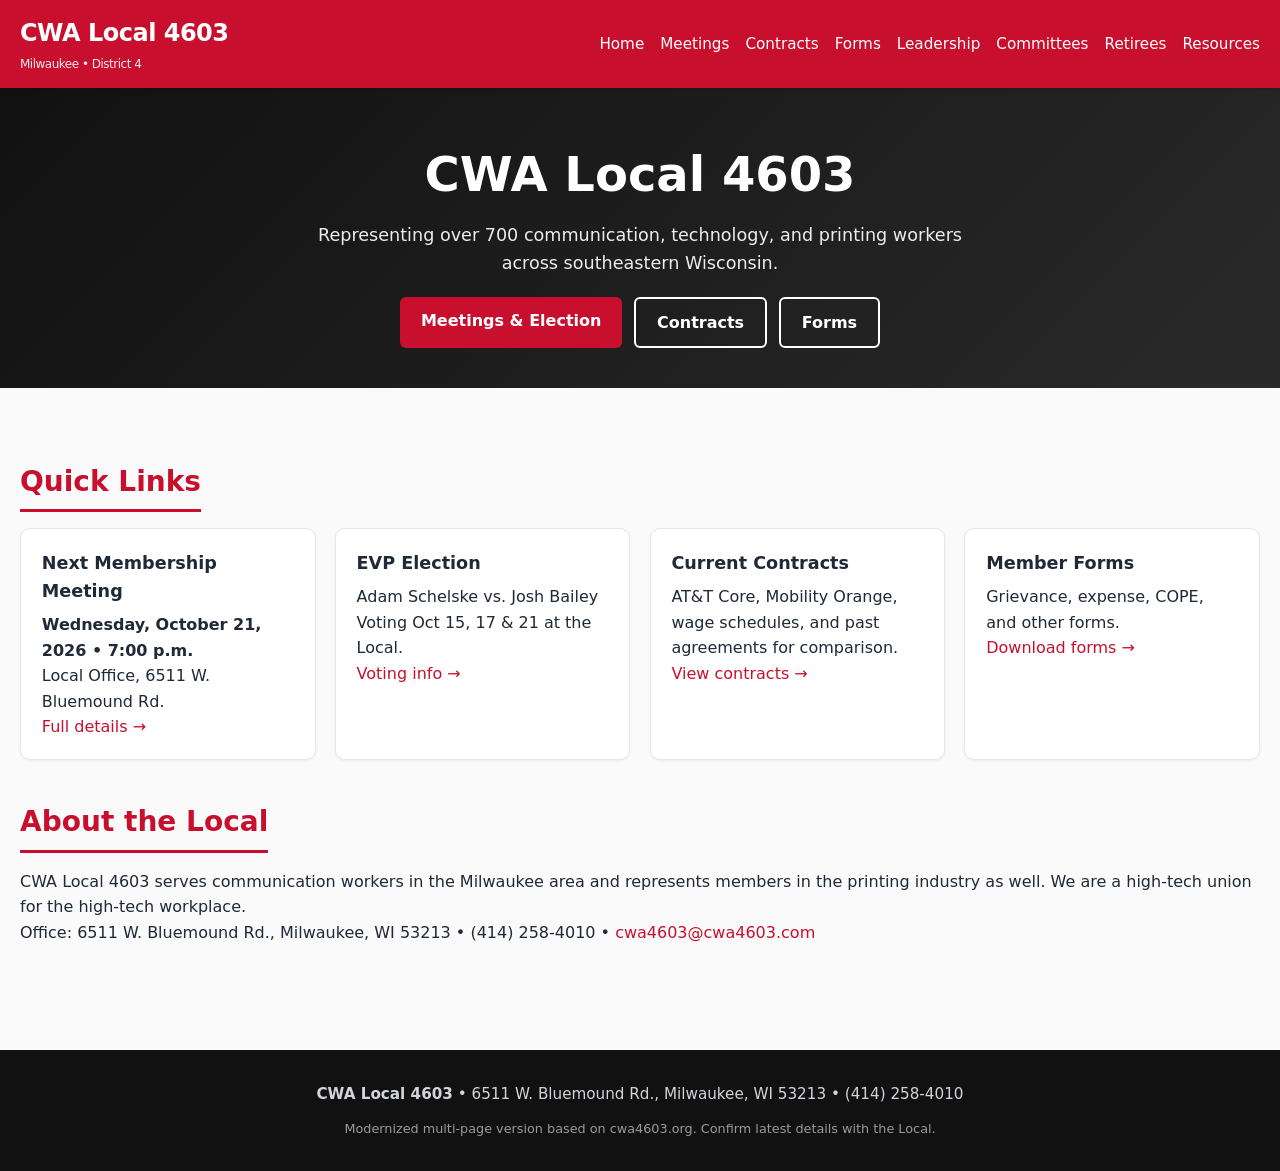
==== index.html @ fb794478 "Initial commit: modernized multi-page CWA Local 4603 website" ====
<!DOCTYPE html>
<html lang="en">
<head>
  <meta charset="UTF-8">
  <meta name="viewport" content="width=device-width, initial-scale=1.0">
  <title>CWA Local 4603 | Home</title>
  <link rel="stylesheet" href="style.css">
</head>
<body>
  <header>
    <div class="header-inner">
      <a href="index.html" class="logo">CWA Local 4603 <small>Milwaukee • District 4</small></a>
      <nav>
        <a href="index.html">Home</a>
        <a href="meetings.html">Meetings</a>
        <a href="contracts.html">Contracts</a>
        <a href="forms.html">Forms</a>
        <a href="leadership.html">Leadership</a>
        <a href="committees.html">Committees</a>
        <a href="retirees.html">Retirees</a>
        <a href="resources.html">Resources</a>
      </nav>
    </div>
  </header>

  <section class="hero">
    <h1>CWA Local 4603</h1>
    <p>Representing over 700 communication, technology, and printing workers across southeastern Wisconsin.</p>
    <div class="hero-btns">
      <a href="meetings.html" class="btn">Meetings &amp; Election</a>
      <a href="contracts.html" class="btn btn-outline">Contracts</a>
      <a href="forms.html" class="btn btn-outline">Forms</a>
    </div>
  </section>

  <main>
    <section>
      <h2>Quick Links</h2>
      <div class="cards">
        <div class="card">
          <h3>Next Membership Meeting</h3>
          <p><strong>Wednesday, October 21, 2026 • 7:00 p.m.</strong><br>Local Office, 6511 W. Bluemound Rd.</p>
          <a href="meetings.html">Full details →</a>
        </div>
        <div class="card">
          <h3>EVP Election</h3>
          <p>Adam Schelske vs. Josh Bailey<br>Voting Oct 15, 17 &amp; 21 at the Local.</p>
          <a href="meetings.html">Voting info →</a>
        </div>
        <div class="card">
          <h3>Current Contracts</h3>
          <p>AT&amp;T Core, Mobility Orange, wage schedules, and past agreements for comparison.</p>
          <a href="contracts.html">View contracts →</a>
        </div>
        <div class="card">
          <h3>Member Forms</h3>
          <p>Grievance, expense, COPE, and other forms.</p>
          <a href="forms.html">Download forms →</a>
        </div>
      </div>
    </section>

    <section>
      <h2>About the Local</h2>
      <p>CWA Local 4603 serves communication workers in the Milwaukee area and represents members in the printing industry as well. We are a high-tech union for the high-tech workplace.</p>
      <p>Office: 6511 W. Bluemound Rd., Milwaukee, WI 53213 • (414) 258-4010 • <a href="mailto:cwa4603@cwa4603.com">cwa4603@cwa4603.com</a></p>
    </section>
  </main>

  <footer>
    <p><strong>CWA Local 4603</strong> • 6511 W. Bluemound Rd., Milwaukee, WI 53213 • (414) 258-4010</p>
    <p class="note">Modernized multi-page version based on cwa4603.org. Confirm latest details with the Local.</p>
  </footer>
</body>
</html>
---- style.css ----
:root {
  --cwa-red: #c8102e;
  --cwa-dark: #1a1a1a;
  --bg: #fafafa;
  --card: #ffffff;
  --text: #1f2937;
  --muted: #6b7280;
  --border: #e5e7eb;
}
* { box-sizing: border-box; margin: 0; padding: 0; }
body { font-family: system-ui, -apple-system, BlinkMacSystemFont, "Segoe UI", Roboto, sans-serif; color: var(--text); background: var(--bg); line-height: 1.6; }
a { color: var(--cwa-red); text-decoration: none; }
a:hover { text-decoration: underline; }

header { background: var(--cwa-red); color: white; position: sticky; top: 0; z-index: 100; box-shadow: 0 2px 6px rgba(0,0,0,0.12); }
.header-inner { max-width: 1280px; margin: 0 auto; padding: 0.9rem 1.25rem; display: flex; justify-content: space-between; align-items: center; flex-wrap: wrap; gap: 1rem; }
.logo { color: white; font-size: 1.5rem; font-weight: 800; letter-spacing: -0.5px; text-decoration: none; }
.logo:hover { text-decoration: none; }
.logo small { display: block; font-size: 0.75rem; font-weight: 500; opacity: 0.9; margin-top: 2px; }
nav { display: flex; flex-wrap: wrap; gap: 0.25rem 1rem; }
nav a { color: white; font-weight: 500; font-size: 0.95rem; }

.hero { background: linear-gradient(135deg, #111 0%, #2a2a2a 100%); color: white; padding: 3rem 1.25rem 2.5rem; text-align: center; }
.hero h1 { font-size: clamp(2rem, 5vw, 3rem); font-weight: 800; margin-bottom: 0.5rem; }
.hero p { font-size: 1.1rem; max-width: 680px; margin: 0 auto 1.25rem; opacity: 0.92; }
.hero-btns { display: flex; flex-wrap: wrap; justify-content: center; gap: 0.75rem; }
.btn { display: inline-block; background: var(--cwa-red); color: white; padding: 0.65rem 1.3rem; border-radius: 6px; font-weight: 600; }
.btn:hover { background: #a00d26; text-decoration: none; }
.btn-outline { background: transparent; border: 2px solid white; }
.btn-outline:hover { background: white; color: var(--cwa-dark); }

main { max-width: 1280px; margin: 0 auto; padding: 2rem 1.25rem 4rem; }
section { margin-bottom: 2.5rem; }
h2 { font-size: 1.75rem; color: var(--cwa-red); margin-bottom: 1rem; padding-bottom: 0.3rem; border-bottom: 3px solid var(--cwa-red); display: inline-block; }
.lead { color: var(--muted); margin-bottom: 1rem; }

.callout { background: #fff8e6; border-left: 4px solid #f59e0b; padding: 1rem 1.2rem; border-radius: 6px; margin: 1rem 0 1.5rem; }
.callout strong { color: #92400e; }

.cards { display: grid; grid-template-columns: repeat(auto-fill, minmax(270px, 1fr)); gap: 1.2rem; }
.card { background: var(--card); border: 1px solid var(--border); border-radius: 10px; padding: 1.2rem 1.3rem; box-shadow: 0 1px 3px rgba(0,0,0,0.06); }
.card h3 { font-size: 1.1rem; margin-bottom: 0.45rem; }
.card ul { padding-left: 1.1rem; margin: 0.4rem 0; }
.card .meta { font-size: 0.85rem; color: var(--muted); margin-top: 0.4rem; }

footer { background: #111; color: #d1d5db; padding: 2rem 1.25rem; text-align: center; font-size: 0.95rem; }
footer a { color: white; }
footer .note { font-size: 0.8rem; opacity: 0.7; margin-top: 0.8rem; }

@media (max-width: 700px) {
  nav { display: none; }
  .header-inner { justify-content: center; text-align: center; }
}
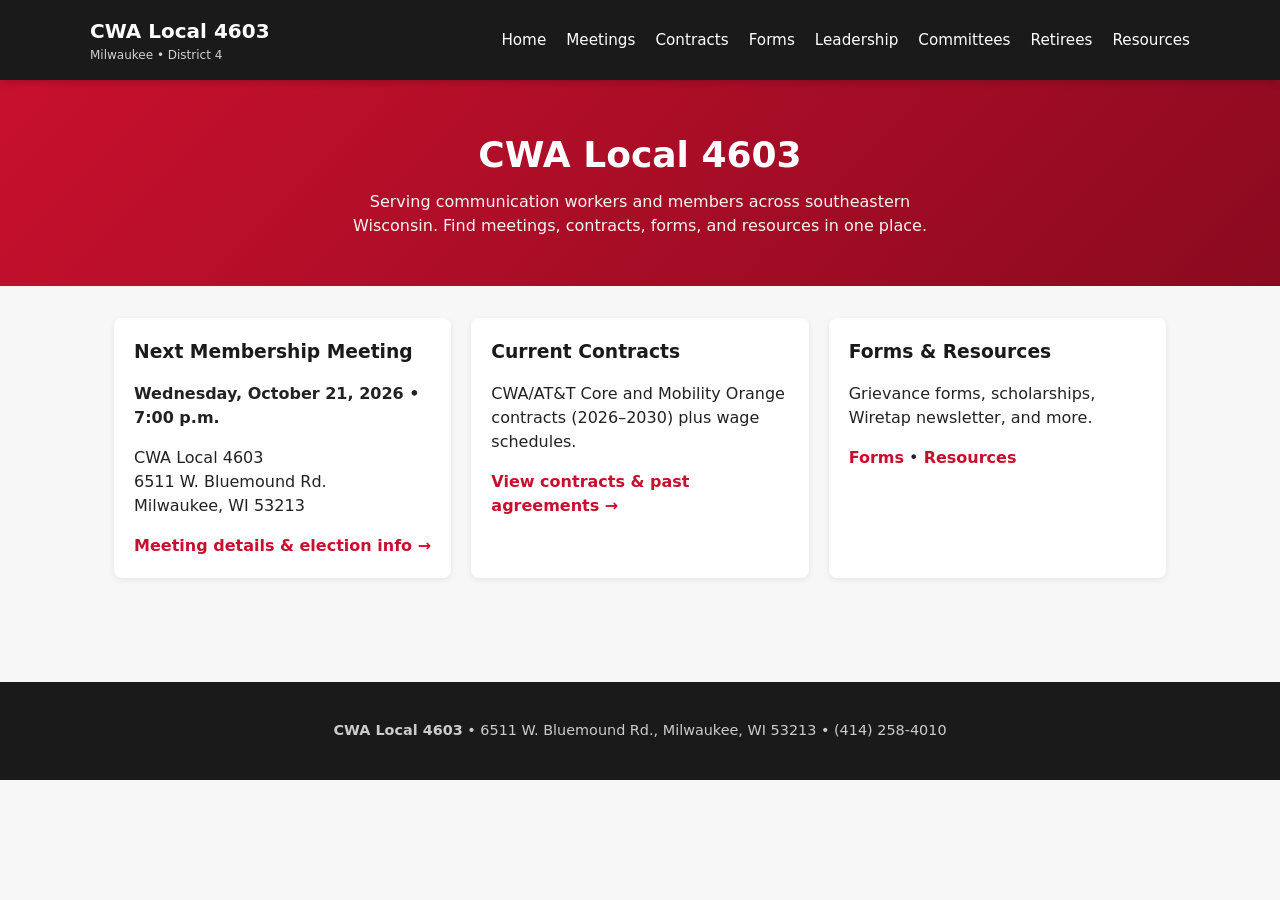
==== commit ce3cf881: "Sync latest multi-page site for Netlify auto-deploy" ====
--- a/index.html
+++ b/index.html
@@ -3,7 +3,7 @@
 <head>
   <meta charset="UTF-8">
   <meta name="viewport" content="width=device-width, initial-scale=1.0">
-  <title>CWA Local 4603 | Home</title>
+  <title>CWA Local 4603 | Milwaukee</title>
   <link rel="stylesheet" href="style.css">
 </head>
 <body>
@@ -25,51 +25,32 @@
 
   <section class="hero">
     <h1>CWA Local 4603</h1>
-    <p>Representing over 700 communication, technology, and printing workers across southeastern Wisconsin.</p>
-    <div class="hero-btns">
-      <a href="meetings.html" class="btn">Meetings &amp; Election</a>
-      <a href="contracts.html" class="btn btn-outline">Contracts</a>
-      <a href="forms.html" class="btn btn-outline">Forms</a>
-    </div>
+    <p>Serving communication workers and members across southeastern Wisconsin. Find meetings, contracts, forms, and resources in one place.</p>
   </section>
 
   <main>
-    <section>
-      <h2>Quick Links</h2>
-      <div class="cards">
-        <div class="card">
-          <h3>Next Membership Meeting</h3>
-          <p><strong>Wednesday, October 21, 2026 • 7:00 p.m.</strong><br>Local Office, 6511 W. Bluemound Rd.</p>
-          <a href="meetings.html">Full details →</a>
-        </div>
-        <div class="card">
-          <h3>EVP Election</h3>
-          <p>Adam Schelske vs. Josh Bailey<br>Voting Oct 15, 17 &amp; 21 at the Local.</p>
-          <a href="meetings.html">Voting info →</a>
-        </div>
-        <div class="card">
-          <h3>Current Contracts</h3>
-          <p>AT&amp;T Core, Mobility Orange, wage schedules, and past agreements for comparison.</p>
-          <a href="contracts.html">View contracts →</a>
-        </div>
-        <div class="card">
-          <h3>Member Forms</h3>
-          <p>Grievance, expense, COPE, and other forms.</p>
-          <a href="forms.html">Download forms →</a>
-        </div>
+    <div class="cards">
+      <div class="card">
+        <h3>Next Membership Meeting</h3>
+        <p><strong>Wednesday, October 21, 2026 • 7:00 p.m.</strong></p>
+        <p>CWA Local 4603<br>6511 W. Bluemound Rd.<br>Milwaukee, WI 53213</p>
+        <a href="meetings.html">Meeting details &amp; election info →</a>
       </div>
-    </section>
-
-    <section>
-      <h2>About the Local</h2>
-      <p>CWA Local 4603 serves communication workers in the Milwaukee area and represents members in the printing industry as well. We are a high-tech union for the high-tech workplace.</p>
-      <p>Office: 6511 W. Bluemound Rd., Milwaukee, WI 53213 • (414) 258-4010 • <a href="mailto:cwa4603@cwa4603.com">cwa4603@cwa4603.com</a></p>
-    </section>
+      <div class="card">
+        <h3>Current Contracts</h3>
+        <p>CWA/AT&amp;T Core and Mobility Orange contracts (2026–2030) plus wage schedules.</p>
+        <a href="contracts.html">View contracts &amp; past agreements →</a>
+      </div>
+      <div class="card">
+        <h3>Forms &amp; Resources</h3>
+        <p>Grievance forms, scholarships, Wiretap newsletter, and more.</p>
+        <a href="forms.html">Forms</a> • <a href="resources.html">Resources</a>
+      </div>
+    </div>
   </main>
 
   <footer>
     <p><strong>CWA Local 4603</strong> • 6511 W. Bluemound Rd., Milwaukee, WI 53213 • (414) 258-4010</p>
-    <p class="note">Modernized multi-page version based on cwa4603.org. Confirm latest details with the Local.</p>
   </footer>
 </body>
 </html>
--- a/style.css
+++ b/style.css
@@ -1,53 +1,94 @@
+/* CWA Local 4603 modern styles */
 :root {
   --cwa-red: #c8102e;
-  --cwa-dark: #1a1a1a;
-  --bg: #fafafa;
+  --dark: #1a1a1a;
+  --light: #f7f7f7;
   --card: #ffffff;
-  --text: #1f2937;
-  --muted: #6b7280;
-  --border: #e5e7eb;
+  --text: #222;
+  --muted: #555;
 }
-* { box-sizing: border-box; margin: 0; padding: 0; }
-body { font-family: system-ui, -apple-system, BlinkMacSystemFont, "Segoe UI", Roboto, sans-serif; color: var(--text); background: var(--bg); line-height: 1.6; }
-a { color: var(--cwa-red); text-decoration: none; }
-a:hover { text-decoration: underline; }
-
-header { background: var(--cwa-red); color: white; position: sticky; top: 0; z-index: 100; box-shadow: 0 2px 6px rgba(0,0,0,0.12); }
-.header-inner { max-width: 1280px; margin: 0 auto; padding: 0.9rem 1.25rem; display: flex; justify-content: space-between; align-items: center; flex-wrap: wrap; gap: 1rem; }
-.logo { color: white; font-size: 1.5rem; font-weight: 800; letter-spacing: -0.5px; text-decoration: none; }
-.logo:hover { text-decoration: none; }
-.logo small { display: block; font-size: 0.75rem; font-weight: 500; opacity: 0.9; margin-top: 2px; }
-nav { display: flex; flex-wrap: wrap; gap: 0.25rem 1rem; }
-nav a { color: white; font-weight: 500; font-size: 0.95rem; }
-
-.hero { background: linear-gradient(135deg, #111 0%, #2a2a2a 100%); color: white; padding: 3rem 1.25rem 2.5rem; text-align: center; }
-.hero h1 { font-size: clamp(2rem, 5vw, 3rem); font-weight: 800; margin-bottom: 0.5rem; }
-.hero p { font-size: 1.1rem; max-width: 680px; margin: 0 auto 1.25rem; opacity: 0.92; }
-.hero-btns { display: flex; flex-wrap: wrap; justify-content: center; gap: 0.75rem; }
-.btn { display: inline-block; background: var(--cwa-red); color: white; padding: 0.65rem 1.3rem; border-radius: 6px; font-weight: 600; }
-.btn:hover { background: #a00d26; text-decoration: none; }
-.btn-outline { background: transparent; border: 2px solid white; }
-.btn-outline:hover { background: white; color: var(--cwa-dark); }
-
-main { max-width: 1280px; margin: 0 auto; padding: 2rem 1.25rem 4rem; }
-section { margin-bottom: 2.5rem; }
-h2 { font-size: 1.75rem; color: var(--cwa-red); margin-bottom: 1rem; padding-bottom: 0.3rem; border-bottom: 3px solid var(--cwa-red); display: inline-block; }
-.lead { color: var(--muted); margin-bottom: 1rem; }
-
-.callout { background: #fff8e6; border-left: 4px solid #f59e0b; padding: 1rem 1.2rem; border-radius: 6px; margin: 1rem 0 1.5rem; }
-.callout strong { color: #92400e; }
-
-.cards { display: grid; grid-template-columns: repeat(auto-fill, minmax(270px, 1fr)); gap: 1.2rem; }
-.card { background: var(--card); border: 1px solid var(--border); border-radius: 10px; padding: 1.2rem 1.3rem; box-shadow: 0 1px 3px rgba(0,0,0,0.06); }
-.card h3 { font-size: 1.1rem; margin-bottom: 0.45rem; }
-.card ul { padding-left: 1.1rem; margin: 0.4rem 0; }
-.card .meta { font-size: 0.85rem; color: var(--muted); margin-top: 0.4rem; }
-
-footer { background: #111; color: #d1d5db; padding: 2rem 1.25rem; text-align: center; font-size: 0.95rem; }
-footer a { color: white; }
-footer .note { font-size: 0.8rem; opacity: 0.7; margin-top: 0.8rem; }
-
-@media (max-width: 700px) {
-  nav { display: none; }
-  .header-inner { justify-content: center; text-align: center; }
+* { box-sizing: border-box; }
+body {
+  margin: 0;
+  font-family: system-ui, -apple-system, Segoe UI, Roboto, sans-serif;
+  color: var(--text);
+  background: var(--light);
+  line-height: 1.5;
 }
+header {
+  background: var(--dark);
+  color: white;
+  padding: 1rem 1.5rem;
+  position: sticky;
+  top: 0;
+  z-index: 100;
+  box-shadow: 0 2px 8px rgba(0,0,0,.2);
+}
+.header-inner {
+  max-width: 1100px;
+  margin: 0 auto;
+  display: flex;
+  align-items: center;
+  justify-content: space-between;
+  flex-wrap: wrap;
+  gap: 1rem;
+}
+.logo {
+  font-weight: 700;
+  font-size: 1.25rem;
+  color: white;
+  text-decoration: none;
+}
+.logo small { display: block; font-weight: 400; font-size: .75rem; opacity: .8; }
+nav { display: flex; gap: 1.25rem; flex-wrap: wrap; }
+nav a {
+  color: white;
+  text-decoration: none;
+  font-size: .95rem;
+}
+nav a:hover { color: #ff6b6b; }
+.hero {
+  background: linear-gradient(135deg, var(--cwa-red), #8b0a1f);
+  color: white;
+  padding: 3rem 1.5rem;
+  text-align: center;
+}
+.hero h1 { margin: 0 0 .5rem; font-size: 2.25rem; }
+.hero p { margin: 0 auto; max-width: 600px; opacity: .95; }
+main { max-width: 1100px; margin: 2rem auto; padding: 0 1.5rem 3rem; }
+h2 { color: var(--cwa-red); margin-top: 0; }
+.cards {
+  display: grid;
+  grid-template-columns: repeat(auto-fit, minmax(280px, 1fr));
+  gap: 1.25rem;
+  margin: 1.5rem 0;
+}
+.card {
+  background: var(--card);
+  border-radius: 8px;
+  padding: 1.25rem;
+  box-shadow: 0 2px 6px rgba(0,0,0,.08);
+}
+.card h3 { margin: 0 0 .5rem; color: var(--dark); }
+.card a { color: var(--cwa-red); font-weight: 600; text-decoration: none; }
+.card a:hover { text-decoration: underline; }
+.callout {
+  background: #fff3cd;
+  border-left: 4px solid #ffc107;
+  padding: 1rem 1.25rem;
+  margin: 1.5rem 0;
+  border-radius: 4px;
+}
+.meta { color: var(--muted); font-size: .9rem; }
+footer {
+  background: var(--dark);
+  color: #ccc;
+  text-align: center;
+  padding: 1.5rem;
+  font-size: .9rem;
+}
+footer a { color: #ff6b6b; }
+@media (max-width: 600px) {
+  .hero h1 { font-size: 1.75rem; }
+  nav { font-size: .85rem; }
+}
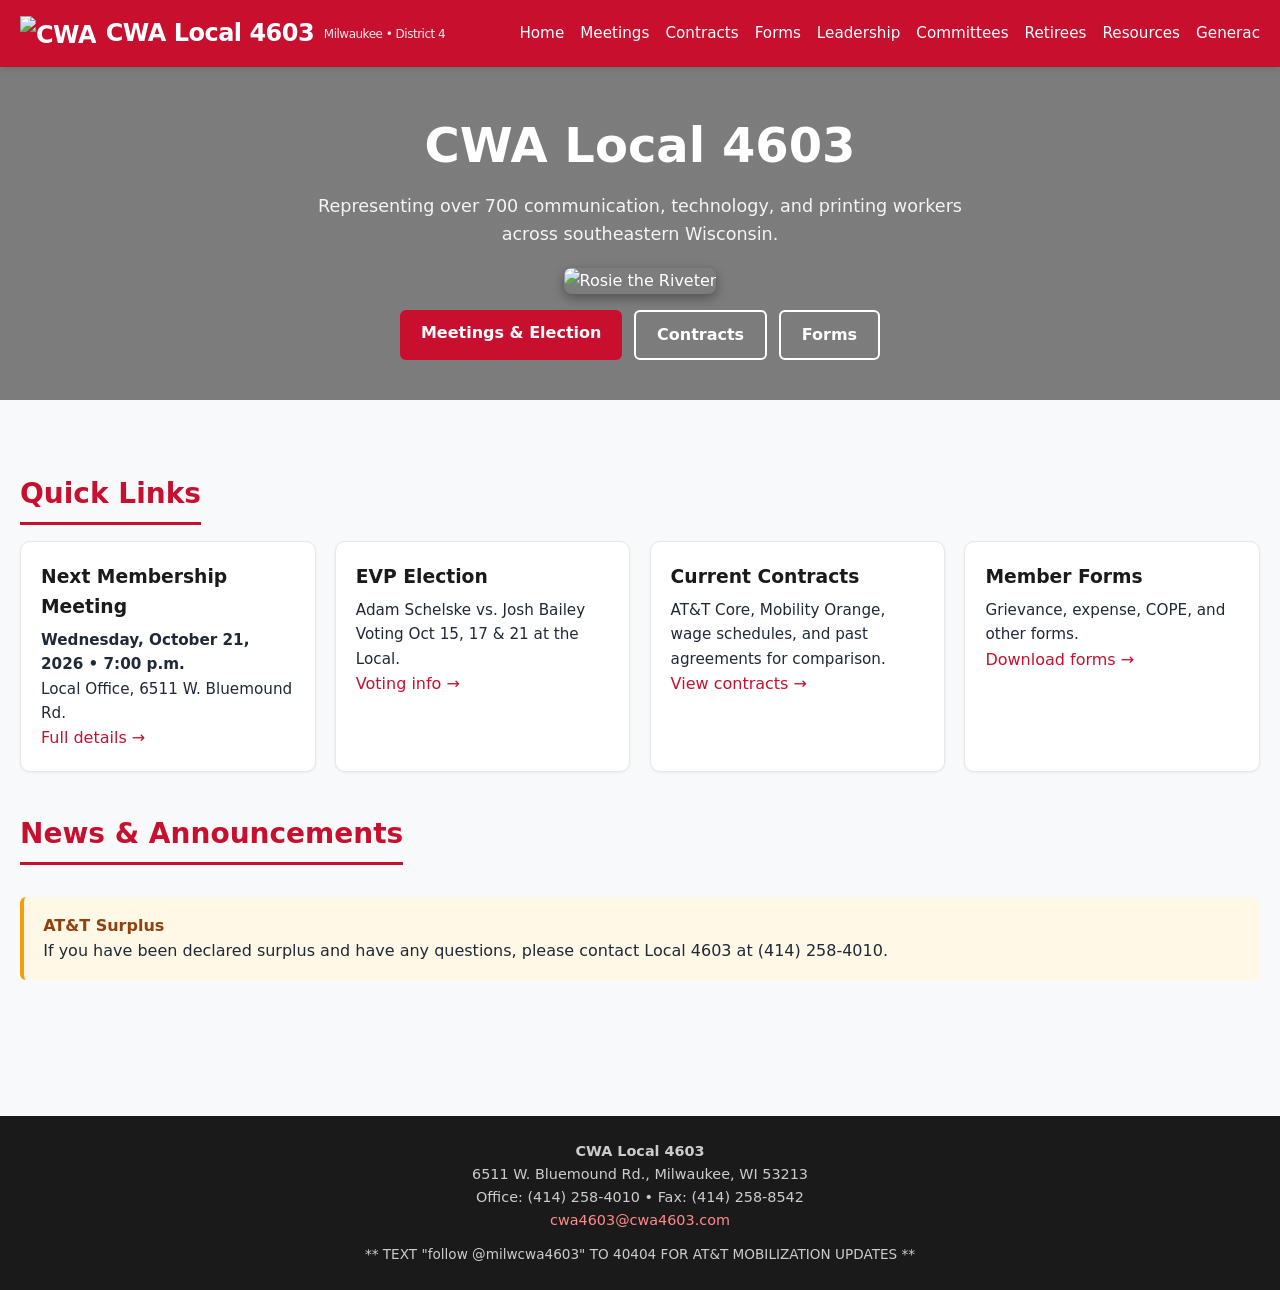
==== commit b5ca4323: "Add original CWA logo, flag background, and Rosie the Riveter image to home page" ====
--- a/index.html
+++ b/index.html
@@ -9,7 +9,7 @@
 <body>
   <header>
     <div class="header-inner">
-      <a href="index.html" class="logo">CWA Local 4603 <small>Milwaukee • District 4</small></a>
+      <a href="index.html" class="logo"><img src="https://static.wixstatic.com/media/b03916_676c6dfa44a547e28767b76f451811be~mv2.png/v1/fill/w_200,h_200,al_c,q_90/Drk%20Rd%20LOGO.png" alt="CWA" style="height:36px;"> CWA Local 4603 <small>Milwaukee • District 4</small></a>
       <nav>
         <a href="index.html">Home</a>
         <a href="meetings.html">Meetings</a>
@@ -19,38 +19,64 @@
         <a href="committees.html">Committees</a>
         <a href="retirees.html">Retirees</a>
         <a href="resources.html">Resources</a>
+        <a href="generac.html">Generac</a>
       </nav>
     </div>
   </header>
 
-  <section class="hero">
+  <section class="hero" style="background: linear-gradient(rgba(0,0,0,0.5), rgba(0,0,0,0.5)), url('https://static.wixstatic.com/media/b03916_148eaa89a73e4b16bb3db24391bc2a93~mv2.png/v1/fill/w_1200,h_700,al_c,q_90/b03916_148eaa89a73e4b16bb3db24391bc2a93~mv2.png') center/cover; padding: 2.5rem 1.25rem;">
     <h1>CWA Local 4603</h1>
-    <p>Serving communication workers and members across southeastern Wisconsin. Find meetings, contracts, forms, and resources in one place.</p>
+    <p>Representing over 700 communication, technology, and printing workers across southeastern Wisconsin.</p>
+    <div style="margin: 1rem 0;"><img src="https://upload.wikimedia.org/wikipedia/commons/thumb/1/12/We_Can_Do_It%21.jpg/440px-We_Can_Do_It%21.jpg" alt="Rosie the Riveter" style="max-width:200px;border-radius:8px;box-shadow:0 4px 12px rgba(0,0,0,.35);"></div>
+    <div class="hero-btns">
+      <a href="meetings.html" class="btn">Meetings &amp; Election</a>
+      <a href="contracts.html" class="btn btn-outline">Contracts</a>
+      <a href="forms.html" class="btn btn-outline">Forms</a>
+    </div>
   </section>
 
   <main>
-    <div class="cards">
-      <div class="card">
-        <h3>Next Membership Meeting</h3>
-        <p><strong>Wednesday, October 21, 2026 • 7:00 p.m.</strong></p>
-        <p>CWA Local 4603<br>6511 W. Bluemound Rd.<br>Milwaukee, WI 53213</p>
-        <a href="meetings.html">Meeting details &amp; election info →</a>
+    <section>
+      <h2>Quick Links</h2>
+      <div class="cards">
+        <div class="card">
+          <h3>Next Membership Meeting</h3>
+          <p><strong>Wednesday, October 21, 2026 • 7:00 p.m.</strong><br>Local Office, 6511 W. Bluemound Rd.</p>
+          <a href="meetings.html">Full details →</a>
+        </div>
+        <div class="card">
+          <h3>EVP Election</h3>
+          <p>Adam Schelske vs. Josh Bailey<br>Voting Oct 15, 17 &amp; 21 at the Local.</p>
+          <a href="meetings.html">Voting info →</a>
+        </div>
+        <div class="card">
+          <h3>Current Contracts</h3>
+          <p>AT&amp;T Core, Mobility Orange, wage schedules, and past agreements for comparison.</p>
+          <a href="contracts.html">View contracts →</a>
+        </div>
+        <div class="card">
+          <h3>Member Forms</h3>
+          <p>Grievance, expense, COPE, and other forms.</p>
+          <a href="forms.html">Download forms →</a>
+        </div>
       </div>
-      <div class="card">
-        <h3>Current Contracts</h3>
-        <p>CWA/AT&amp;T Core and Mobility Orange contracts (2026–2030) plus wage schedules.</p>
-        <a href="contracts.html">View contracts &amp; past agreements →</a>
+    </section>
+
+    <section>
+      <h2>News &amp; Announcements</h2>
+      <div class="callout">
+        <strong>AT&amp;T Surplus</strong><br>
+        If you have been declared surplus and have any questions, please contact Local 4603 at (414) 258-4010.
       </div>
-      <div class="card">
-        <h3>Forms &amp; Resources</h3>
-        <p>Grievance forms, scholarships, Wiretap newsletter, and more.</p>
-        <a href="forms.html">Forms</a> • <a href="resources.html">Resources</a>
-      </div>
-    </div>
+    </section>
   </main>
 
   <footer>
-    <p><strong>CWA Local 4603</strong> • 6511 W. Bluemound Rd., Milwaukee, WI 53213 • (414) 258-4010</p>
+    <p><strong>CWA Local 4603</strong><br>
+    6511 W. Bluemound Rd., Milwaukee, WI 53213<br>
+    Office: (414) 258-4010 • Fax: (414) 258-8542<br>
+    <a href="mailto:cwa4603@cwa4603.com">cwa4603@cwa4603.com</a></p>
+    <p style="margin-top:0.75rem;font-size:0.85rem;">** TEXT "follow @milwcwa4603" TO 40404 FOR AT&amp;T MOBILIZATION UPDATES **</p>
   </footer>
 </body>
 </html>
--- a/style.css
+++ b/style.css
@@ -1,94 +1,53 @@
-/* CWA Local 4603 modern styles */
 :root {
   --cwa-red: #c8102e;
-  --dark: #1a1a1a;
-  --light: #f7f7f7;
+  --cwa-dark: #1a1a1a;
+  --bg: #fafafa;
   --card: #ffffff;
-  --text: #222;
-  --muted: #555;
+  --text: #1f2937;
+  --muted: #6b7280;
+  --border: #e5e7eb;
 }
-* { box-sizing: border-box; }
-body {
-  margin: 0;
-  font-family: system-ui, -apple-system, Segoe UI, Roboto, sans-serif;
-  color: var(--text);
-  background: var(--light);
-  line-height: 1.5;
+* { box-sizing: border-box; margin: 0; padding: 0; }
+body { font-family: system-ui, -apple-system, BlinkMacSystemFont, "Segoe UI", Roboto, sans-serif; color: var(--text); background: linear-gradient(rgba(248,249,250,0.92), rgba(248,249,250,0.92)), url('https://images.unsplash.com/photo-1470071459604-3b5ec3a7fe05?auto=format&fit=crop&w=1920&q=60') no-repeat center top / cover fixed; line-height: 1.6; }
+a { color: var(--cwa-red); text-decoration: none; }
+a:hover { text-decoration: underline; }
+
+header { background: var(--cwa-red); color: white; position: sticky; top: 0; z-index: 100; box-shadow: 0 2px 6px rgba(0,0,0,0.12); }
+.header-inner { max-width: 1280px; margin: 0 auto; padding: 0.9rem 1.25rem; display: flex; justify-content: space-between; align-items: center; flex-wrap: wrap; gap: 1rem; }
+.logo { color: white; font-size: 1.5rem; font-weight: 800; letter-spacing: -0.5px; text-decoration: none; display: flex; align-items: center; gap: 0.6rem; }
+.logo img { height: 36px; width: auto; }
+.logo:hover { text-decoration: none; }
+.logo small { display: block; font-size: 0.75rem; font-weight: 500; opacity: 0.9; margin-top: 2px; }
+nav { display: flex; flex-wrap: wrap; gap: 0.25rem 1rem; }
+nav a { color: white; font-weight: 500; font-size: 0.95rem; }
+
+.hero { background: linear-gradient(135deg, #111 0%, #2a2a2a 100%); color: white; padding: 3rem 1.25rem 2.5rem; text-align: center; }
+.hero h1 { font-size: clamp(2rem, 5vw, 3rem); font-weight: 800; margin-bottom: 0.5rem; }
+.hero p { font-size: 1.1rem; max-width: 680px; margin: 0 auto 1.25rem; opacity: 0.92; }
+.hero-btns { display: flex; flex-wrap: wrap; justify-content: center; gap: 0.75rem; }
+.btn { display: inline-block; background: var(--cwa-red); color: white; padding: 0.65rem 1.3rem; border-radius: 6px; font-weight: 600; }
+.btn:hover { background: #a00d26; text-decoration: none; }
+.btn-outline { background: transparent; border: 2px solid white; }
+.btn-outline:hover { background: white; color: var(--cwa-dark); }
+
+main { max-width: 1280px; margin: 0 auto; padding: 2rem 1.25rem 4rem; }
+section { margin-bottom: 2.5rem; }
+h2 { font-size: 1.75rem; color: var(--cwa-red); margin-bottom: 1rem; padding-bottom: 0.3rem; border-bottom: 3px solid var(--cwa-red); display: inline-block; }
+.lead { color: var(--muted); margin-bottom: 1rem; }
+
+.callout { background: #fff8e6; border-left: 4px solid #f59e0b; padding: 1rem 1.2rem; border-radius: 6px; margin: 1rem 0 1.5rem; }
+.callout strong { color: #92400e; }
+
+.cards { display: grid; grid-template-columns: repeat(auto-fill, minmax(270px, 1fr)); gap: 1.2rem; }
+.card { background: var(--card); border: 1px solid var(--border); border-radius: 10px; padding: 1.25rem; box-shadow: 0 1px 3px rgba(0,0,0,0.06); }
+.card h3 { margin-bottom: 0.4rem; color: var(--cwa-dark); }
+.card p, .card li { font-size: 0.95rem; }
+.card .meta { color: var(--muted); font-size: 0.85rem; margin-top: 0.5rem; }
+
+footer { background: var(--cwa-dark); color: #ccc; text-align: center; padding: 1.5rem 1rem; font-size: 0.9rem; margin-top: 2rem; }
+footer a { color: #ff8a8a; }
+
+@media (max-width: 640px) {
+  nav { font-size: 0.85rem; }
+  .header-inner { flex-direction: column; align-items: flex-start; }
 }
-header {
-  background: var(--dark);
-  color: white;
-  padding: 1rem 1.5rem;
-  position: sticky;
-  top: 0;
-  z-index: 100;
-  box-shadow: 0 2px 8px rgba(0,0,0,.2);
-}
-.header-inner {
-  max-width: 1100px;
-  margin: 0 auto;
-  display: flex;
-  align-items: center;
-  justify-content: space-between;
-  flex-wrap: wrap;
-  gap: 1rem;
-}
-.logo {
-  font-weight: 700;
-  font-size: 1.25rem;
-  color: white;
-  text-decoration: none;
-}
-.logo small { display: block; font-weight: 400; font-size: .75rem; opacity: .8; }
-nav { display: flex; gap: 1.25rem; flex-wrap: wrap; }
-nav a {
-  color: white;
-  text-decoration: none;
-  font-size: .95rem;
-}
-nav a:hover { color: #ff6b6b; }
-.hero {
-  background: linear-gradient(135deg, var(--cwa-red), #8b0a1f);
-  color: white;
-  padding: 3rem 1.5rem;
-  text-align: center;
-}
-.hero h1 { margin: 0 0 .5rem; font-size: 2.25rem; }
-.hero p { margin: 0 auto; max-width: 600px; opacity: .95; }
-main { max-width: 1100px; margin: 2rem auto; padding: 0 1.5rem 3rem; }
-h2 { color: var(--cwa-red); margin-top: 0; }
-.cards {
-  display: grid;
-  grid-template-columns: repeat(auto-fit, minmax(280px, 1fr));
-  gap: 1.25rem;
-  margin: 1.5rem 0;
-}
-.card {
-  background: var(--card);
-  border-radius: 8px;
-  padding: 1.25rem;
-  box-shadow: 0 2px 6px rgba(0,0,0,.08);
-}
-.card h3 { margin: 0 0 .5rem; color: var(--dark); }
-.card a { color: var(--cwa-red); font-weight: 600; text-decoration: none; }
-.card a:hover { text-decoration: underline; }
-.callout {
-  background: #fff3cd;
-  border-left: 4px solid #ffc107;
-  padding: 1rem 1.25rem;
-  margin: 1.5rem 0;
-  border-radius: 4px;
-}
-.meta { color: var(--muted); font-size: .9rem; }
-footer {
-  background: var(--dark);
-  color: #ccc;
-  text-align: center;
-  padding: 1.5rem;
-  font-size: .9rem;
-}
-footer a { color: #ff6b6b; }
-@media (max-width: 600px) {
-  .hero h1 { font-size: 1.75rem; }
-  nav { font-size: .85rem; }
-}
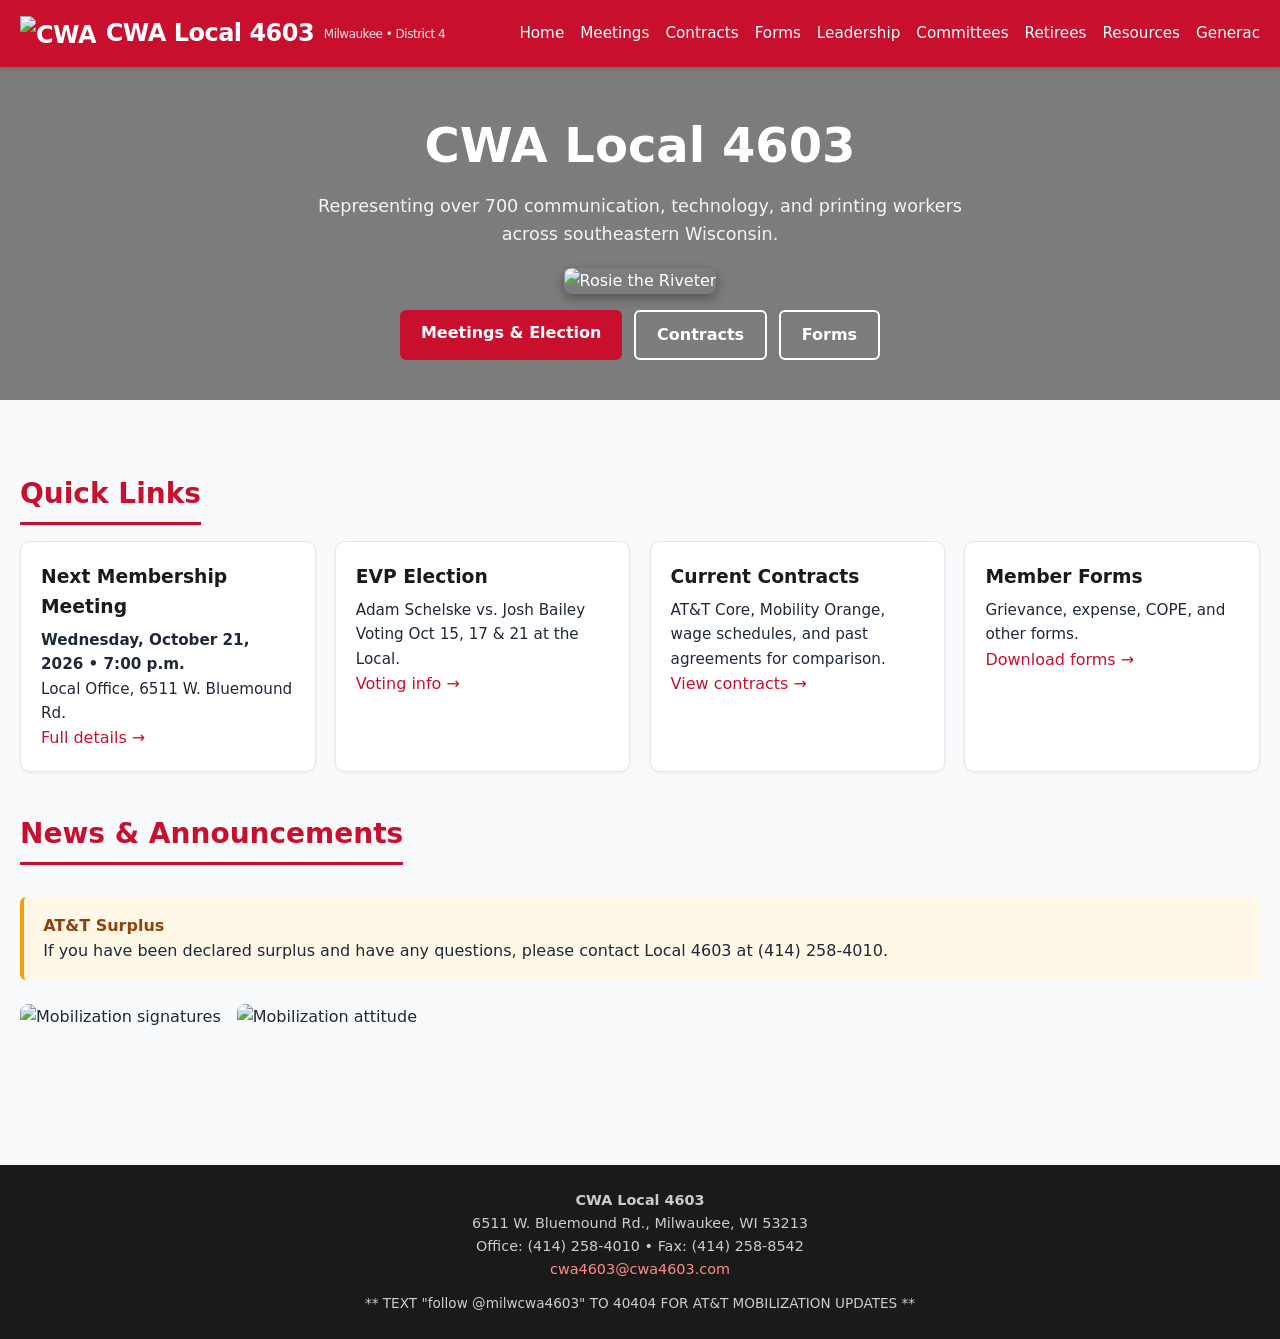
==== commit 0bd934ad: "Add original site artwork: CWA logo, flag background, Rosie image, and mobilization photos" ====
--- a/index.html
+++ b/index.html
@@ -3,7 +3,7 @@
 <head>
   <meta charset="UTF-8">
   <meta name="viewport" content="width=device-width, initial-scale=1.0">
-  <title>CWA Local 4603 | Milwaukee</title>
+  <title>CWA Local 4603 | Home</title>
   <link rel="stylesheet" href="style.css">
 </head>
 <body>
@@ -68,6 +68,10 @@
         <strong>AT&amp;T Surplus</strong><br>
         If you have been declared surplus and have any questions, please contact Local 4603 at (414) 258-4010.
       </div>
+      <div style="display:flex;flex-wrap:wrap;gap:1rem;margin-top:1.25rem;align-items:center;">
+        <img src="https://static.wixstatic.com/media/b03916_67ab709cb4c74331b43a86dd1a3b5d02~mv2.jpg/v1/fill/w_400,h_225,al_c,q_80/Kwami%20getting%20signatures.jpg" alt="Mobilization signatures" style="max-width:320px;border-radius:8px;">
+        <img src="https://static.wixstatic.com/media/b03916_0eb9ee3ae7d4473e94bb4f4384bcbefd~mv2.jpg/v1/fill/w_400,h_225,al_c,q_80/Attitiude%20at%20Mobilization!.jpg" alt="Mobilization attitude" style="max-width:320px;border-radius:8px;">
+      </div>
     </section>
   </main>
 
